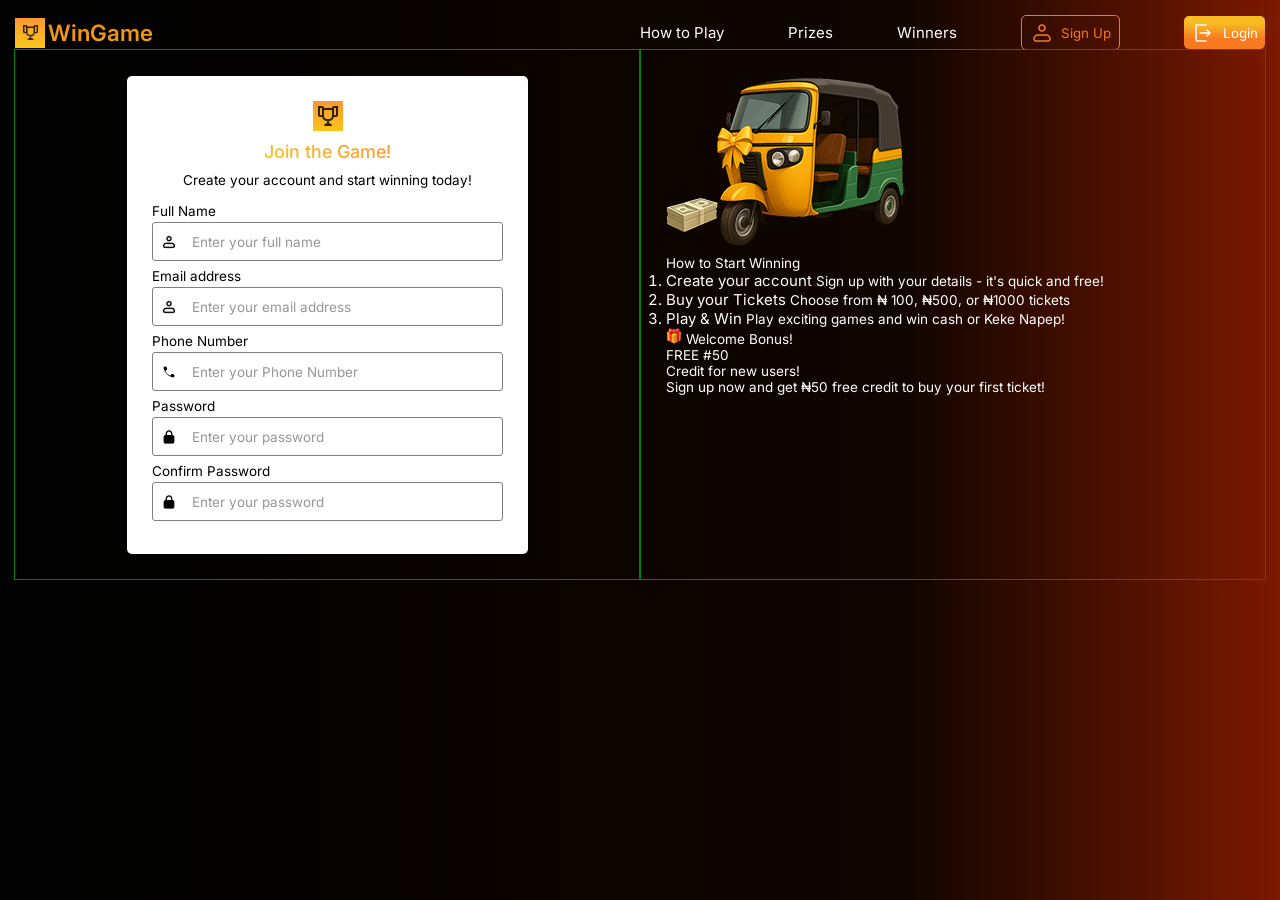
==== signup.html @ 4b076050 "Section 1 completed" ====
<!DOCTYPE html>
<html lang="en">
<head>
  <meta charset="UTF-8">
  <meta name="viewport" content="width=device-width, initial-scale=1.0">
  <link rel="stylesheet" href="./general.css">
  <link rel="stylesheet" href="header.css">
  <link rel="stylesheet" href="signup.css">
  <title>Keke Nape</title>
</head>
<body>
  <header class="flex justify-between full-width">
    <div id="logo" class="by-3">
     <span id="win-game"><img src="./icons/Vector.png" alt="logo"></span> 
      WinGame</div>
    <ul class="flex row by-2 justify-between align-center">
      <li>How to Play</li>
      <li>Prizes</li>
      <li>Winners</li>
      <li><button class="header-btn" id="sign-up">  <img src="icons/signup.png" alt="signup">Sign Up</button></li>
      <li><button class="header-btn" id="login"> <img src="icons/login.png" alt="login">Login</button></li>
    </ul>
  </header>
  <main class="full-width flex justify-between">
    <section  class="by-2 flex justify-center">
      <div id="create-game" class="flex column align-center" >
     <div id="win-game" height="30rem" width="30rem"><img src="./icons/Vector.png" alt="logo"></div> 
      <p class="game">Join the Game!</p>
      <p>Create your account and start winning today!</p>
      <form>
        <div class="form-group"> 
          <label for="name">Full Name</label>
        <div>
          <img src="./icons/user.png" alt="user">
          <input type="text" placeholder="Enter your full name">
        </div>
      </div>

        <div class="form-group">
           <label for="email">Email address</label>
        <div>
          <img src="./icons/user.png" alt="user">
           <input type="email" name="email" placeholder="Enter your email address">
        </div></div>

        <div class="form-group">
          <label for="phone-no">Phone Number</label>
        <div>
          <img src="./icons/contact.png" alt="contact">
           <input type="number" placeholder="Enter your Phone Number"> 
        </div>
        </div>

        <div class="form-group">
          <label for="Password">Password</label>
       <div>
        <img src="./icons/password.png" alt="password">
      <input type="password" placeholder="Enter your password">
       </div>
        </div>

        <div class="form-group">
        <label for="Password">Confirm Password</label>
      <div>
        <img src="./icons/password.png" alt="password">
      <input type="password" placeholder="Enter your password">
       </div>
        </div>
       
      </form>
      </div>
    </section>

    <section class="by-2">
      <img src="/keke2.png" alt="keke-img">
      <div class="winning">
        <p>How to Start Winning</p>
        <ol type="1">
          <li>Create your account <span>Sign up with your details - it's quick and free!</span></li>
          <li>Buy your Tickets <span>Choose from &#8358; 100, &#8358;500, or &#8358;1000 tickets</span></li>
          <li>Play & Win <span>Play exciting games and win cash or Keke Napep!</span></li>
        </ol>
      </div>
       <div class="bonus">
    <p><img src="./noto_wrapped-gift.png" alt="gift"> Welcome Bonus!</p>
    <p>FREE #50</p>
    <p>Credit for new users!</p> 
    <p>Sign up now and get &#8358;50 free credit to buy your first ticket!</p> 
   </div>
    </section>
  </main>   
</body>
</html>
---- general.css ----
@import url('https://fonts.googleapis.com/css2?family=Inter:ital,opsz,wght@0,14..32,100..900;1,14..32,100..900&family=Nunito+Sans:ital,opsz,wght@0,6..12,200..1000;1,6..12,200..1000&family=Open+Sans:ital,wght@0,300..800;1,300..800&family=Sora:wght@100..800&display=swap');

:root {
  /* font-size: ; */
  font-size: calc(62.5% + 0.390625vw);
}

html {
  scroll-behavior: smooth;
}

*,
*::after,
*::before {
  margin: 0;
  padding: 0;
  box-sizing: border-box;
  font-family: "Inter", sans-serif;
}

input:focus,
input:active,
input:visited,
textarea:focus,
textarea:active,
textarea:visited {
  background-color: transparent;
  border: none;
  outline: none;
}

input:-webkit-autofill,
input:-webkit-autofill:hover,
input:-webkit-autofill:focus,
textarea:-webkit-autofill,
textarea:-webkit-autofill:hover,
textarea:-webkit-autofill:focus,
select:-webkit-autofill,
select:-webkit-autofill:hover,
select:-webkit-autofill:focus {
  border: none;
  -webkit-text-fill-color: black;
  -webkit-box-shadow: 0 0 0px 1000px #00000000 inset;
  transition: background-color 5000s ease-in-out 0s;
}

input::placeholder,
textarea::placeholder {
  color: #3f3f3f8c;
}

input::-webkit-outer-spin-button,
input::-webkit-inner-spin-button {
  -webkit-appearance: none;
  margin: 0;
}
section {
  padding: 2vw;
}

main {
  width: 100%;
}

h1 {
  font-size: 3.5rem;
}
h2 {
  font-size: 3rem;
}
h3 {
  font-size: 2rem;
}
h4 {
  font-size: 1.4rem;
}
h5 {
  font-size: 1.429rem;
}
h6,
.big {
  font-size: 1.214rem;
}
.small {
  font-size: 0.857rem;
}
small {
  font-size: 0.714rem;
}
p,
label,
span,
input,
select,
option,
strong,
a {
  font-size: 0.9rem;
}

label{
    display: block;
}

a {
  display: inline-block;
  text-decoration: none;
}

a:hover {
  text-decoration: underline;
}

a,
button {
  cursor: pointer;
}

ul {
  list-style: none;
}

img {
  max-width: 100%;
}

img::selection {
  background-color: #000;
}

.button {
  display: block;
  padding: 8px 16px;
  width: 100%;
  min-width: 100px;
  max-width: 200px;
  text-align: center;
  background-color: transparent;
  margin: auto;
  font-weight: 600;
  &:hover {
    text-decoration: none;
  }
}

button:hover{
  opacity: 0.9;
}
button:active{
  opacity: 1;
}

.grid {
  display: grid;
}
.g-af3 {
  grid-template-columns: repeat(auto-fill, minmax(260px, 1fr));
  grid-gap: 2rem;
}
.g-af {
  display: grid;
  grid-template-columns: repeat(auto-fit, minmax(200px, 1fr));
  grid-gap: 20px;
}

.full-width {
  width: 100%;
}

.flex {
  display: flex;
}

.row {
  flex-direction: row;
}
.row-reverse {
  flex-direction: row-reverse;
}

.wrap {
  flex-wrap: wrap;
}

.nowrap {
  flex-wrap: nowrap;
}

.column {
  flex-direction: column;
}

.align-center {
  align-items: center;
}

.align-stretch {
  align-items: stretch;
}

.justify-center {
  justify-content: center;
}

.justify-between {
  justify-content: space-between;
}

.justify-end {
  justify-content: flex-end;
}

.justify-evenly {
  justify-content: space-evenly;
}

.justify-around {
  justify-content: space-around;
}

.by-2 {
  width: 50%;
}
.by-3 {
  width: 30%;
}

.hidden {
  display: none;
}
.gap{
  gap: 1rem
}
---- header.css ----
body{
  background: linear-gradient(to right, #010201 0%, #030201 16%, #110500 71%, #7D1900 100%);
  color: white;
  padding: 1rem;
  overflow-x: hidden;
}

#logo{
  display: flex;
  justify-content: flex-start;
  align-items: center;
  gap: 0.2rem;
  background:linear-gradient(to bottom, #F77D14 0%, #EBAD09 100%);
  -webkit-background-clip: text;
  background-clip: text;
  color: transparent;
  font-size: 1.5rem;
  font-weight: 600;
}
#win-game{
  width: 2rem;
  height: 2rem;
  background:linear-gradient(to bottom, #FA9837 0%, #FAC619 100%);
  display: flex;
  justify-content: center;
  align-items:center ;
}

#logo span img {
  width: 1rem;
  height: 1rem;
}

header ul li, footer ul li {
  cursor: pointer;
}
header ul li:hover, footer ul li:hover{
opacity: 0.4;}
header ul li:active, footer ul li:active{
opacity: 0.7;}

.header-btn {
  display: flex;
align-items: center;
gap: 0.5rem;
padding: 0.3rem 0.5rem;
border-radius: 5px;
}
#sign-up{
  border: 1px solid #F87715;
  background-color: transparent;
  color: #F87715;
}

#login{
  background: linear-gradient(to top, #F97920 30%, #F9BD24 80%);
  border: none;
  color: white;
}
---- signup.css ----
section{
  outline: 1px solid green;
}

#create-game{
  /* height: auto; */
  background-color: white;
  color: black;
  width: 70%;
  padding: 2vw;
  border-radius: 5px;
}
#create-game form {
  margin-top: 1rem;
  align-self: flex-start;
  display: flex;
  flex-direction: column;
  justify-content: space-evenly;
  width: 100%;
}
.form-group{
    width: 100%;
    margin-bottom: 7px;
}
form div div{
  border:  1px solid grey;
  display: flex;
  justify-content: flex-start;
  align-items: center;
  gap: 1rem;
  padding: 0.7rem 0.5rem;
  width: 100%;
  margin-top: 3px;
  border-radius: 3px;
}
form div input{
  border: none;
}
.game{
   background:linear-gradient(to left, #FA9C35 0%, #FABF1E 100%);
  -webkit-background-clip: text;
  background-clip: text;
  color: transparent;
  font-size: 1.2rem;
  font-weight: 500;
  margin: 10px;
}
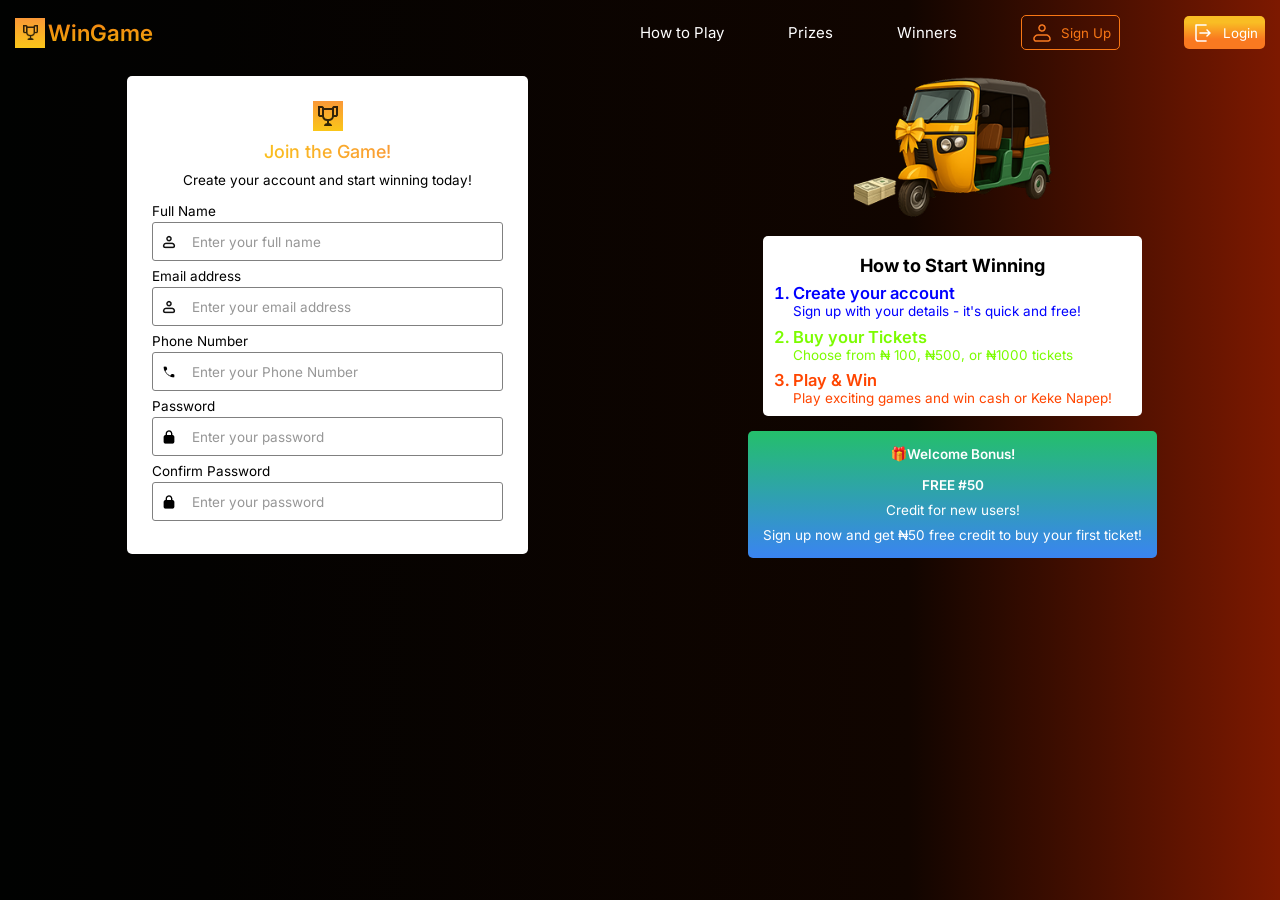
==== commit 565aa7de: "Completed sign-up page" ====
--- a/signup.html
+++ b/signup.html
@@ -72,20 +72,25 @@
     </section>
 
     <section class="by-2">
-      <img src="/keke2.png" alt="keke-img">
+      <div class="flex column align-center" style="
+    height: 30rem;
+">
+      <img src="/keke2.png" alt="keke-img" height="150rem" width="200rem">
       <div class="winning">
-        <p>How to Start Winning</p>
+        <h6>How to Start Winning</h6>
         <ol type="1">
           <li>Create your account <span>Sign up with your details - it's quick and free!</span></li>
           <li>Buy your Tickets <span>Choose from &#8358; 100, &#8358;500, or &#8358;1000 tickets</span></li>
           <li>Play & Win <span>Play exciting games and win cash or Keke Napep!</span></li>
         </ol>
       </div>
-       <div class="bonus">
-    <p><img src="./noto_wrapped-gift.png" alt="gift"> Welcome Bonus!</p>
-    <p>FREE #50</p>
+       <div class="bonus flex column align-center">
+  <div class="bold flex column gap">  
+    <p class="flex justify-center"><img src="./noto_wrapped-gift.png" alt="gift"> Welcome Bonus!</p>
+    <p>FREE #50</p></div>
     <p>Credit for new users!</p> 
     <p>Sign up now and get &#8358;50 free credit to buy your first ticket!</p> 
+   </div>
    </div>
     </section>
   </main>   
--- a/general.css
+++ b/general.css
@@ -8,7 +8,9 @@
 html {
   scroll-behavior: smooth;
 }
-
+body{
+  overflow: hidden;
+}
 *,
 *::after,
 *::before {
--- a/signup.css
+++ b/signup.css
@@ -1,9 +1,4 @@
-section{
-  outline: 1px solid green;
-}
-
 #create-game{
-  /* height: auto; */
   background-color: white;
   color: black;
   width: 70%;
@@ -44,4 +39,54 @@
   font-size: 1.2rem;
   font-weight: 500;
   margin: 10px;
+}
+.winning{
+  background-color: white;
+  color: black;
+  box-sizing: border-box;
+  padding: 2rem;
+  height: 12rem;
+  border-radius: 5px;
+  /* width:26rem; */
+  margin-top: 1rem;
+}
+h6{
+  margin-top: -0.8rem;
+  text-align: center;
+}
+ol{
+  margin-top: 0.5rem;
+  height: 60%;
+  font-size: 1.1rem;
+  font-weight: 600;
+}
+ol li{
+  margin-bottom: 0.5rem;
+}
+ol li span{
+  display: block;
+  font-weight: normal;
+}
+ol li:first-child{
+  color: blue;
+}
+ol li:nth-child(2){
+  color: lawngreen;
+}
+ol li:last-child{
+  color: orangered;
+}
+.bonus{
+  background:linear-gradient(#24BF6B 0%, #3A84F1 100%);
+  color: white;
+  box-sizing: border-box;
+  padding: 1rem;
+  height: 20rem;
+  border-radius: 5px;
+  margin-top: 1rem;
+  gap: 0.6rem;
+}
+.bold{
+  font-weight: 600;
+  text-align: center;
 }
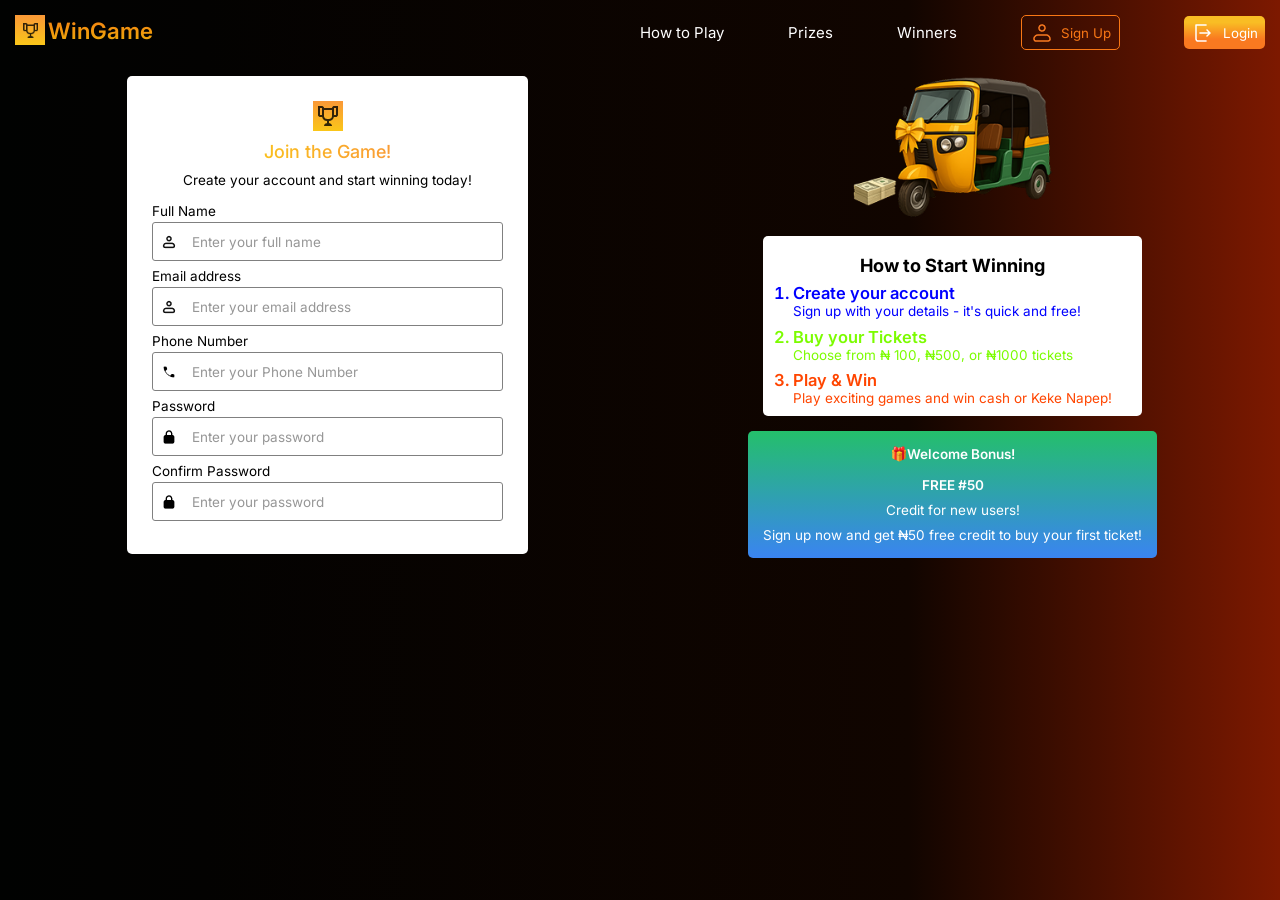
==== commit 97e19576: "Adjustment done" ====
--- a/signup.html
+++ b/signup.html
@@ -10,9 +10,10 @@
 </head>
 <body>
   <header class="flex justify-between full-width">
-    <div id="logo" class="by-3">
+    <a href="./index.html" class="by-3">    <div id="logo">
      <span id="win-game"><img src="./icons/Vector.png" alt="logo"></span> 
-      WinGame</div>
+      WinGame</div></a>
+
     <ul class="flex row by-2 justify-between align-center">
       <li>How to Play</li>
       <li>Prizes</li>
--- a/header.css
+++ b/header.css
@@ -46,6 +46,9 @@
 padding: 0.3rem 0.5rem;
 border-radius: 5px;
 }
+a:active, a:hover{
+  text-decoration: none;
+}
 #sign-up{
   border: 1px solid #F87715;
   background-color: transparent;
